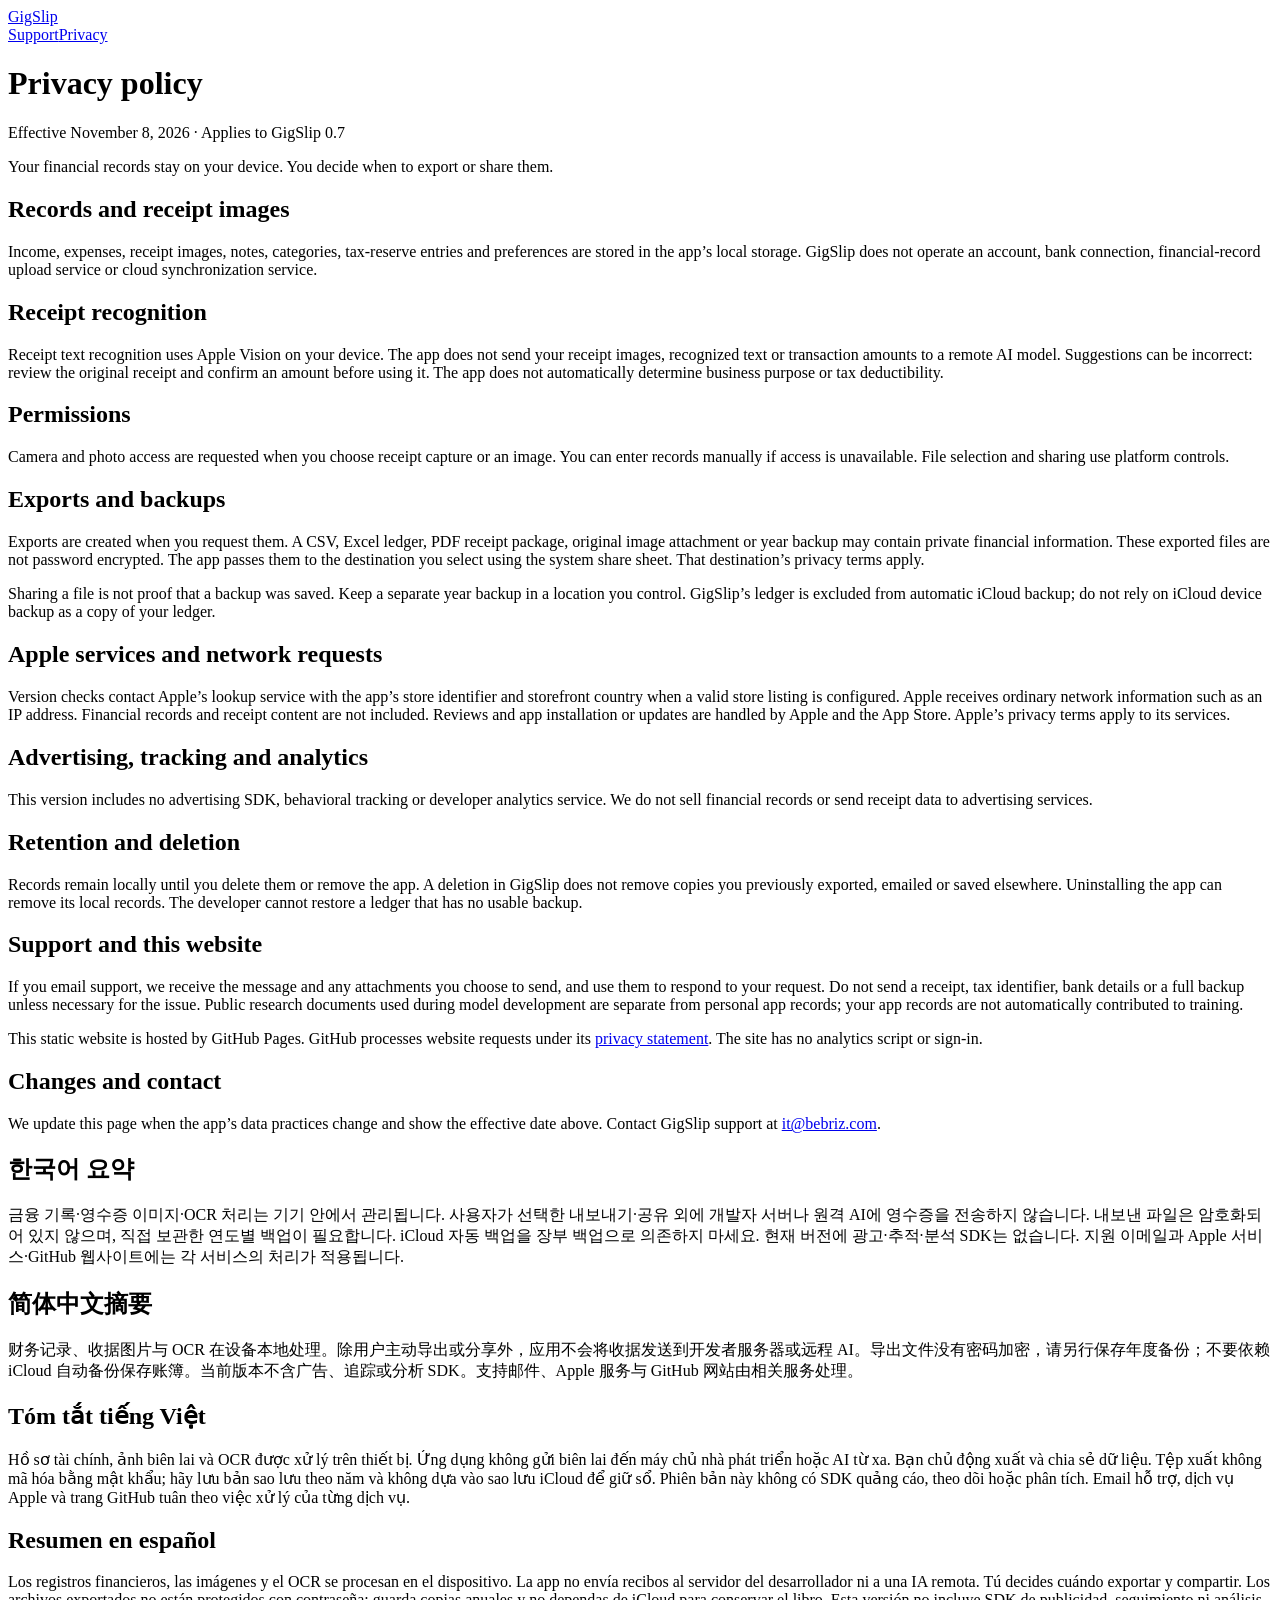
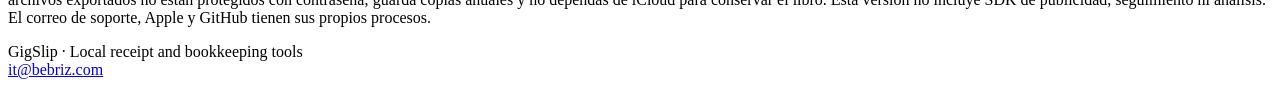
==== privacy/index.html @ 194af045 "Publish GigSlip support and privacy information" ====
<!doctype html><html lang="en"><head><meta charset="utf-8"><meta name="viewport" content="width=device-width,initial-scale=1"><title>Privacy policy · GigSlip</title><meta name="description" content="How GigSlip stores receipts, handles local OCR, sharing, backups and Apple services."><link rel="stylesheet" href="/gigslip-support/assets/style.css"></head><body><header><img src="/gigslip-support/assets/mark.png" alt=""><a href="/gigslip-support/">GigSlip</a><nav aria-label="Main"><a href="/gigslip-support/support/">Support</a><a href="/gigslip-support/privacy/">Privacy</a></nav></header><main><h1>Privacy policy</h1><p class="meta">Effective November 8, 2026 · Applies to GigSlip 0.7</p><p class="lead">Your financial records stay on your device. You decide when to export or share them.</p>
<h2>Records and receipt images</h2><p>Income, expenses, receipt images, notes, categories, tax-reserve entries and preferences are stored in the app’s local storage. GigSlip does not operate an account, bank connection, financial-record upload service or cloud synchronization service.</p>
<h2>Receipt recognition</h2><p>Receipt text recognition uses Apple Vision on your device. The app does not send your receipt images, recognized text or transaction amounts to a remote AI model. Suggestions can be incorrect: review the original receipt and confirm an amount before using it. The app does not automatically determine business purpose or tax deductibility.</p>
<h2>Permissions</h2><p>Camera and photo access are requested when you choose receipt capture or an image. You can enter records manually if access is unavailable. File selection and sharing use platform controls.</p>
<h2>Exports and backups</h2><p>Exports are created when you request them. A CSV, Excel ledger, PDF receipt package, original image attachment or year backup may contain private financial information. These exported files are not password encrypted. The app passes them to the destination you select using the system share sheet. That destination’s privacy terms apply.</p><p>Sharing a file is not proof that a backup was saved. Keep a separate year backup in a location you control. GigSlip’s ledger is excluded from automatic iCloud backup; do not rely on iCloud device backup as a copy of your ledger.</p>
<h2>Apple services and network requests</h2><p>Version checks contact Apple’s lookup service with the app’s store identifier and storefront country when a valid store listing is configured. Apple receives ordinary network information such as an IP address. Financial records and receipt content are not included. Reviews and app installation or updates are handled by Apple and the App Store. Apple’s privacy terms apply to its services.</p>
<h2>Advertising, tracking and analytics</h2><p>This version includes no advertising SDK, behavioral tracking or developer analytics service. We do not sell financial records or send receipt data to advertising services.</p>
<h2>Retention and deletion</h2><p>Records remain locally until you delete them or remove the app. A deletion in GigSlip does not remove copies you previously exported, emailed or saved elsewhere. Uninstalling the app can remove its local records. The developer cannot restore a ledger that has no usable backup.</p>
<h2>Support and this website</h2><p>If you email support, we receive the message and any attachments you choose to send, and use them to respond to your request. Do not send a receipt, tax identifier, bank details or a full backup unless necessary for the issue. Public research documents used during model development are separate from personal app records; your app records are not automatically contributed to training.</p><p>This static website is hosted by GitHub Pages. GitHub processes website requests under its <a href="https://docs.github.com/en/site-policy/privacy-policies/github-general-privacy-statement">privacy statement</a>. The site has no analytics script or sign-in.</p>
<h2>Changes and contact</h2><p>We update this page when the app’s data practices change and show the effective date above. Contact GigSlip support at <a href="mailto:it@bebriz.com">it@bebriz.com</a>.</p>
<div class="panel"><h2>한국어 요약</h2><p>금융 기록·영수증 이미지·OCR 처리는 기기 안에서 관리됩니다. 사용자가 선택한 내보내기·공유 외에 개발자 서버나 원격 AI에 영수증을 전송하지 않습니다. 내보낸 파일은 암호화되어 있지 않으며, 직접 보관한 연도별 백업이 필요합니다. iCloud 자동 백업을 장부 백업으로 의존하지 마세요. 현재 버전에 광고·추적·분석 SDK는 없습니다. 지원 이메일과 Apple 서비스·GitHub 웹사이트에는 각 서비스의 처리가 적용됩니다.</p><h2>简体中文摘要</h2><p>财务记录、收据图片与 OCR 在设备本地处理。除用户主动导出或分享外，应用不会将收据发送到开发者服务器或远程 AI。导出文件没有密码加密，请另行保存年度备份；不要依赖 iCloud 自动备份保存账簿。当前版本不含广告、追踪或分析 SDK。支持邮件、Apple 服务与 GitHub 网站由相关服务处理。</p><h2>Tóm tắt tiếng Việt</h2><p>Hồ sơ tài chính, ảnh biên lai và OCR được xử lý trên thiết bị. Ứng dụng không gửi biên lai đến máy chủ nhà phát triển hoặc AI từ xa. Bạn chủ động xuất và chia sẻ dữ liệu. Tệp xuất không mã hóa bằng mật khẩu; hãy lưu bản sao lưu theo năm và không dựa vào sao lưu iCloud để giữ sổ. Phiên bản này không có SDK quảng cáo, theo dõi hoặc phân tích. Email hỗ trợ, dịch vụ Apple và trang GitHub tuân theo việc xử lý của từng dịch vụ.</p><h2>Resumen en español</h2><p>Los registros financieros, las imágenes y el OCR se procesan en el dispositivo. La app no envía recibos al servidor del desarrollador ni a una IA remota. Tú decides cuándo exportar y compartir. Los archivos exportados no están protegidos con contraseña; guarda copias anuales y no dependas de iCloud para conservar el libro. Esta versión no incluye SDK de publicidad, seguimiento ni análisis. El correo de soporte, Apple y GitHub tienen sus propios procesos.</p></div></main><footer>GigSlip · Local receipt and bookkeeping tools<br><a href="mailto:it@bebriz.com">it@bebriz.com</a></footer></body></html>
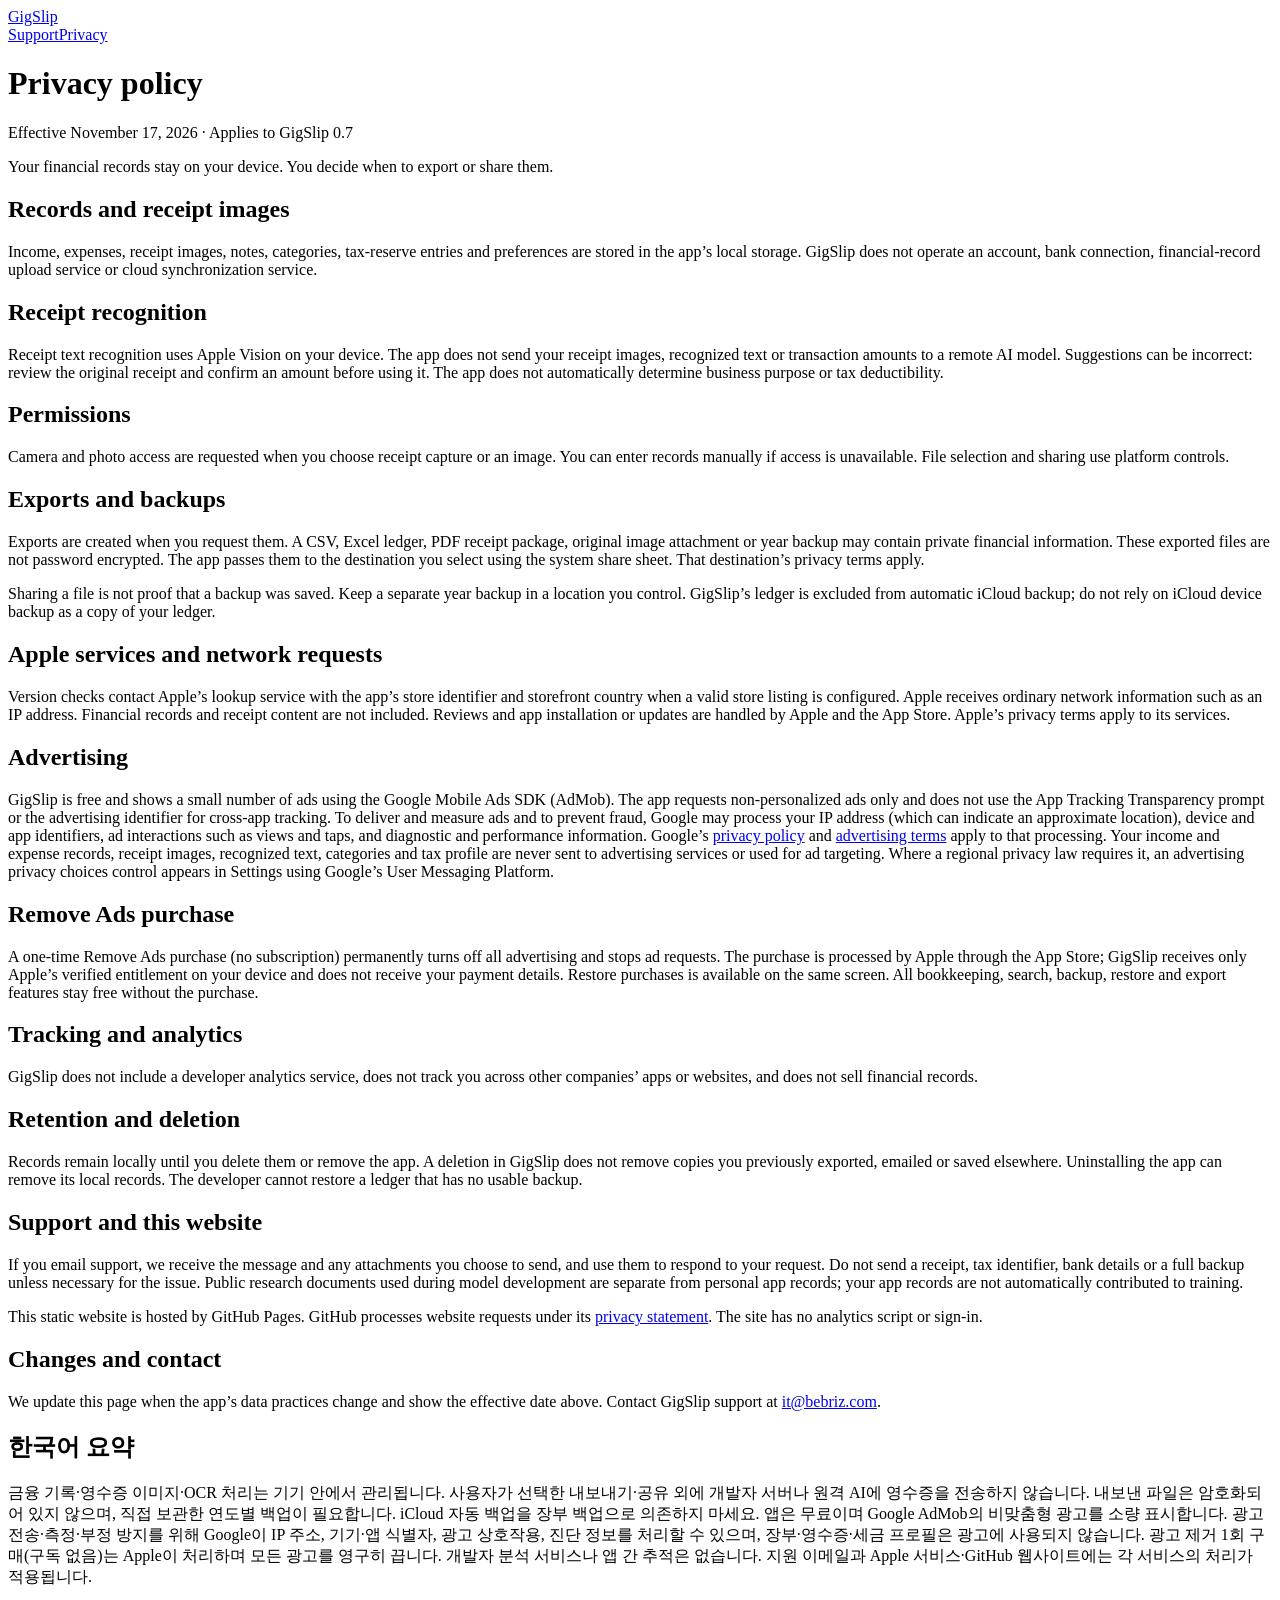
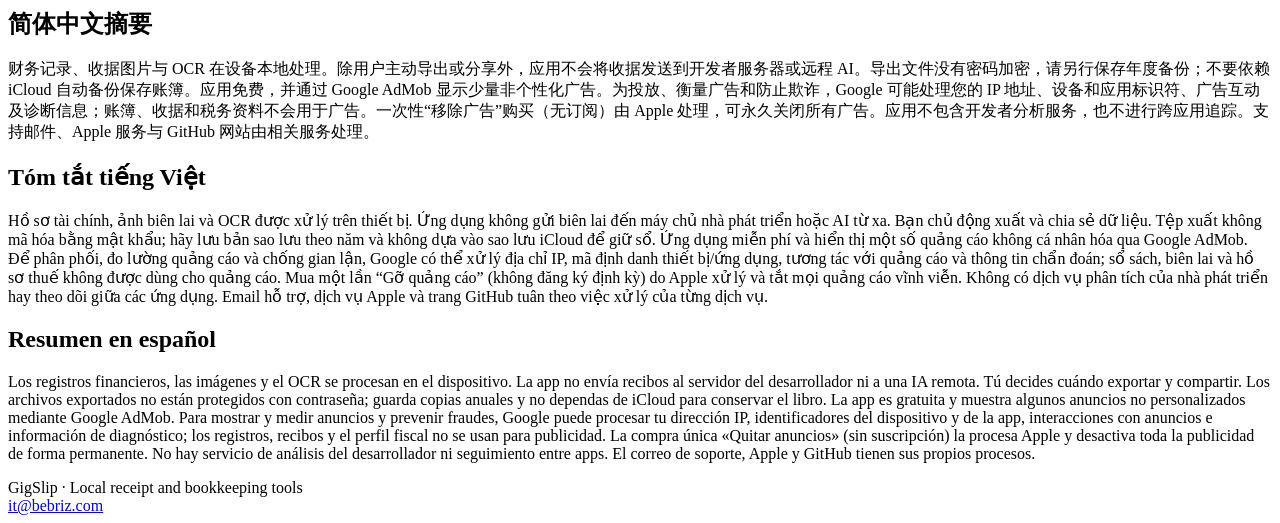
==== commit f338d66b: "Disclose AdMob non-personalized ads and Remove Ads purchase for GigSlip 0.7 build 7 Co-Authored-By: " ====
--- a/privacy/index.html
+++ b/privacy/index.html
@@ -1,11 +1,11 @@
-<!doctype html><html lang="en"><head><meta charset="utf-8"><meta name="viewport" content="width=device-width,initial-scale=1"><title>Privacy policy · GigSlip</title><meta name="description" content="How GigSlip stores receipts, handles local OCR, sharing, backups and Apple services."><link rel="stylesheet" href="/gigslip-support/assets/style.css"></head><body><header><img src="/gigslip-support/assets/mark.png" alt=""><a href="/gigslip-support/">GigSlip</a><nav aria-label="Main"><a href="/gigslip-support/support/">Support</a><a href="/gigslip-support/privacy/">Privacy</a></nav></header><main><h1>Privacy policy</h1><p class="meta">Effective November 8, 2026 · Applies to GigSlip 0.7</p><p class="lead">Your financial records stay on your device. You decide when to export or share them.</p>
+<!doctype html><html lang="en"><head><meta charset="utf-8"><meta name="viewport" content="width=device-width,initial-scale=1"><title>Privacy policy · GigSlip</title><meta name="description" content="How GigSlip stores receipts, handles local OCR, sharing, backups and Apple services."><link rel="stylesheet" href="/gigslip-support/assets/style.css"></head><body><header><img src="/gigslip-support/assets/mark.png" alt=""><a href="/gigslip-support/">GigSlip</a><nav aria-label="Main"><a href="/gigslip-support/support/">Support</a><a href="/gigslip-support/privacy/">Privacy</a></nav></header><main><h1>Privacy policy</h1><p class="meta">Effective November 17, 2026 · Applies to GigSlip 0.7</p><p class="lead">Your financial records stay on your device. You decide when to export or share them.</p>
 <h2>Records and receipt images</h2><p>Income, expenses, receipt images, notes, categories, tax-reserve entries and preferences are stored in the app’s local storage. GigSlip does not operate an account, bank connection, financial-record upload service or cloud synchronization service.</p>
 <h2>Receipt recognition</h2><p>Receipt text recognition uses Apple Vision on your device. The app does not send your receipt images, recognized text or transaction amounts to a remote AI model. Suggestions can be incorrect: review the original receipt and confirm an amount before using it. The app does not automatically determine business purpose or tax deductibility.</p>
 <h2>Permissions</h2><p>Camera and photo access are requested when you choose receipt capture or an image. You can enter records manually if access is unavailable. File selection and sharing use platform controls.</p>
 <h2>Exports and backups</h2><p>Exports are created when you request them. A CSV, Excel ledger, PDF receipt package, original image attachment or year backup may contain private financial information. These exported files are not password encrypted. The app passes them to the destination you select using the system share sheet. That destination’s privacy terms apply.</p><p>Sharing a file is not proof that a backup was saved. Keep a separate year backup in a location you control. GigSlip’s ledger is excluded from automatic iCloud backup; do not rely on iCloud device backup as a copy of your ledger.</p>
 <h2>Apple services and network requests</h2><p>Version checks contact Apple’s lookup service with the app’s store identifier and storefront country when a valid store listing is configured. Apple receives ordinary network information such as an IP address. Financial records and receipt content are not included. Reviews and app installation or updates are handled by Apple and the App Store. Apple’s privacy terms apply to its services.</p>
-<h2>Advertising, tracking and analytics</h2><p>This version includes no advertising SDK, behavioral tracking or developer analytics service. We do not sell financial records or send receipt data to advertising services.</p>
+<h2>Advertising</h2><p>GigSlip is free and shows a small number of ads using the Google Mobile Ads SDK (AdMob). The app requests non-personalized ads only and does not use the App Tracking Transparency prompt or the advertising identifier for cross-app tracking. To deliver and measure ads and to prevent fraud, Google may process your IP address (which can indicate an approximate location), device and app identifiers, ad interactions such as views and taps, and diagnostic and performance information. Google’s <a href="https://policies.google.com/privacy">privacy policy</a> and <a href="https://policies.google.com/technologies/ads">advertising terms</a> apply to that processing. Your income and expense records, receipt images, recognized text, categories and tax profile are never sent to advertising services or used for ad targeting. Where a regional privacy law requires it, an advertising privacy choices control appears in Settings using Google’s User Messaging Platform.</p><h2>Remove Ads purchase</h2><p>A one-time Remove Ads purchase (no subscription) permanently turns off all advertising and stops ad requests. The purchase is processed by Apple through the App Store; GigSlip receives only Apple’s verified entitlement on your device and does not receive your payment details. Restore purchases is available on the same screen. All bookkeeping, search, backup, restore and export features stay free without the purchase.</p><h2>Tracking and analytics</h2><p>GigSlip does not include a developer analytics service, does not track you across other companies’ apps or websites, and does not sell financial records.</p>
 <h2>Retention and deletion</h2><p>Records remain locally until you delete them or remove the app. A deletion in GigSlip does not remove copies you previously exported, emailed or saved elsewhere. Uninstalling the app can remove its local records. The developer cannot restore a ledger that has no usable backup.</p>
 <h2>Support and this website</h2><p>If you email support, we receive the message and any attachments you choose to send, and use them to respond to your request. Do not send a receipt, tax identifier, bank details or a full backup unless necessary for the issue. Public research documents used during model development are separate from personal app records; your app records are not automatically contributed to training.</p><p>This static website is hosted by GitHub Pages. GitHub processes website requests under its <a href="https://docs.github.com/en/site-policy/privacy-policies/github-general-privacy-statement">privacy statement</a>. The site has no analytics script or sign-in.</p>
 <h2>Changes and contact</h2><p>We update this page when the app’s data practices change and show the effective date above. Contact GigSlip support at <a href="mailto:it@bebriz.com">it@bebriz.com</a>.</p>
-<div class="panel"><h2>한국어 요약</h2><p>금융 기록·영수증 이미지·OCR 처리는 기기 안에서 관리됩니다. 사용자가 선택한 내보내기·공유 외에 개발자 서버나 원격 AI에 영수증을 전송하지 않습니다. 내보낸 파일은 암호화되어 있지 않으며, 직접 보관한 연도별 백업이 필요합니다. iCloud 자동 백업을 장부 백업으로 의존하지 마세요. 현재 버전에 광고·추적·분석 SDK는 없습니다. 지원 이메일과 Apple 서비스·GitHub 웹사이트에는 각 서비스의 처리가 적용됩니다.</p><h2>简体中文摘要</h2><p>财务记录、收据图片与 OCR 在设备本地处理。除用户主动导出或分享外，应用不会将收据发送到开发者服务器或远程 AI。导出文件没有密码加密，请另行保存年度备份；不要依赖 iCloud 自动备份保存账簿。当前版本不含广告、追踪或分析 SDK。支持邮件、Apple 服务与 GitHub 网站由相关服务处理。</p><h2>Tóm tắt tiếng Việt</h2><p>Hồ sơ tài chính, ảnh biên lai và OCR được xử lý trên thiết bị. Ứng dụng không gửi biên lai đến máy chủ nhà phát triển hoặc AI từ xa. Bạn chủ động xuất và chia sẻ dữ liệu. Tệp xuất không mã hóa bằng mật khẩu; hãy lưu bản sao lưu theo năm và không dựa vào sao lưu iCloud để giữ sổ. Phiên bản này không có SDK quảng cáo, theo dõi hoặc phân tích. Email hỗ trợ, dịch vụ Apple và trang GitHub tuân theo việc xử lý của từng dịch vụ.</p><h2>Resumen en español</h2><p>Los registros financieros, las imágenes y el OCR se procesan en el dispositivo. La app no envía recibos al servidor del desarrollador ni a una IA remota. Tú decides cuándo exportar y compartir. Los archivos exportados no están protegidos con contraseña; guarda copias anuales y no dependas de iCloud para conservar el libro. Esta versión no incluye SDK de publicidad, seguimiento ni análisis. El correo de soporte, Apple y GitHub tienen sus propios procesos.</p></div></main><footer>GigSlip · Local receipt and bookkeeping tools<br><a href="mailto:it@bebriz.com">it@bebriz.com</a></footer></body></html>+<div class="panel"><h2>한국어 요약</h2><p>금융 기록·영수증 이미지·OCR 처리는 기기 안에서 관리됩니다. 사용자가 선택한 내보내기·공유 외에 개발자 서버나 원격 AI에 영수증을 전송하지 않습니다. 내보낸 파일은 암호화되어 있지 않으며, 직접 보관한 연도별 백업이 필요합니다. iCloud 자동 백업을 장부 백업으로 의존하지 마세요. 앱은 무료이며 Google AdMob의 비맞춤형 광고를 소량 표시합니다. 광고 전송·측정·부정 방지를 위해 Google이 IP 주소, 기기·앱 식별자, 광고 상호작용, 진단 정보를 처리할 수 있으며, 장부·영수증·세금 프로필은 광고에 사용되지 않습니다. 광고 제거 1회 구매(구독 없음)는 Apple이 처리하며 모든 광고를 영구히 끕니다. 개발자 분석 서비스나 앱 간 추적은 없습니다. 지원 이메일과 Apple 서비스·GitHub 웹사이트에는 각 서비스의 처리가 적용됩니다.</p><h2>简体中文摘要</h2><p>财务记录、收据图片与 OCR 在设备本地处理。除用户主动导出或分享外，应用不会将收据发送到开发者服务器或远程 AI。导出文件没有密码加密，请另行保存年度备份；不要依赖 iCloud 自动备份保存账簿。应用免费，并通过 Google AdMob 显示少量非个性化广告。为投放、衡量广告和防止欺诈，Google 可能处理您的 IP 地址、设备和应用标识符、广告互动及诊断信息；账簿、收据和税务资料不会用于广告。一次性“移除广告”购买（无订阅）由 Apple 处理，可永久关闭所有广告。应用不包含开发者分析服务，也不进行跨应用追踪。支持邮件、Apple 服务与 GitHub 网站由相关服务处理。</p><h2>Tóm tắt tiếng Việt</h2><p>Hồ sơ tài chính, ảnh biên lai và OCR được xử lý trên thiết bị. Ứng dụng không gửi biên lai đến máy chủ nhà phát triển hoặc AI từ xa. Bạn chủ động xuất và chia sẻ dữ liệu. Tệp xuất không mã hóa bằng mật khẩu; hãy lưu bản sao lưu theo năm và không dựa vào sao lưu iCloud để giữ sổ. Ứng dụng miễn phí và hiển thị một số quảng cáo không cá nhân hóa qua Google AdMob. Để phân phối, đo lường quảng cáo và chống gian lận, Google có thể xử lý địa chỉ IP, mã định danh thiết bị/ứng dụng, tương tác với quảng cáo và thông tin chẩn đoán; sổ sách, biên lai và hồ sơ thuế không được dùng cho quảng cáo. Mua một lần “Gỡ quảng cáo” (không đăng ký định kỳ) do Apple xử lý và tắt mọi quảng cáo vĩnh viễn. Không có dịch vụ phân tích của nhà phát triển hay theo dõi giữa các ứng dụng. Email hỗ trợ, dịch vụ Apple và trang GitHub tuân theo việc xử lý của từng dịch vụ.</p><h2>Resumen en español</h2><p>Los registros financieros, las imágenes y el OCR se procesan en el dispositivo. La app no envía recibos al servidor del desarrollador ni a una IA remota. Tú decides cuándo exportar y compartir. Los archivos exportados no están protegidos con contraseña; guarda copias anuales y no dependas de iCloud para conservar el libro. La app es gratuita y muestra algunos anuncios no personalizados mediante Google AdMob. Para mostrar y medir anuncios y prevenir fraudes, Google puede procesar tu dirección IP, identificadores del dispositivo y de la app, interacciones con anuncios e información de diagnóstico; los registros, recibos y el perfil fiscal no se usan para publicidad. La compra única «Quitar anuncios» (sin suscripción) la procesa Apple y desactiva toda la publicidad de forma permanente. No hay servicio de análisis del desarrollador ni seguimiento entre apps. El correo de soporte, Apple y GitHub tienen sus propios procesos.</p></div></main><footer>GigSlip · Local receipt and bookkeeping tools<br><a href="mailto:it@bebriz.com">it@bebriz.com</a></footer></body></html>
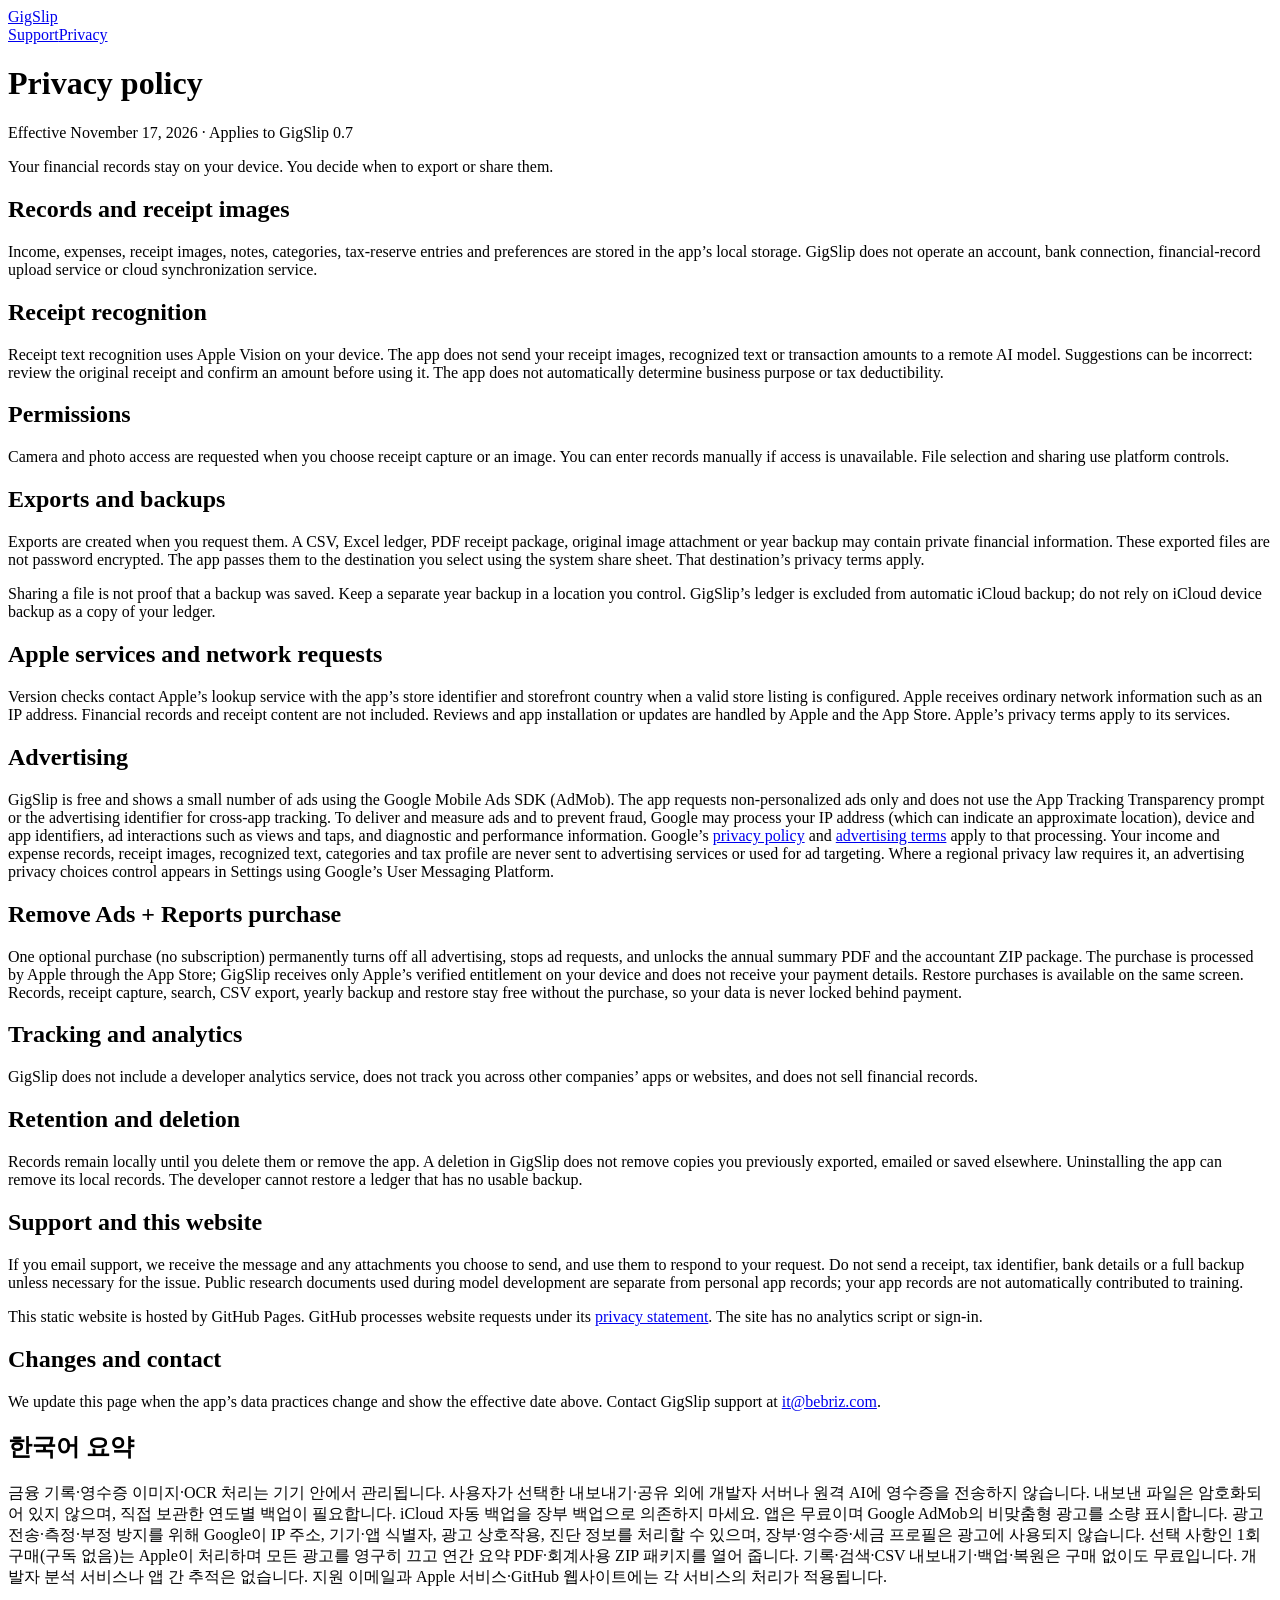
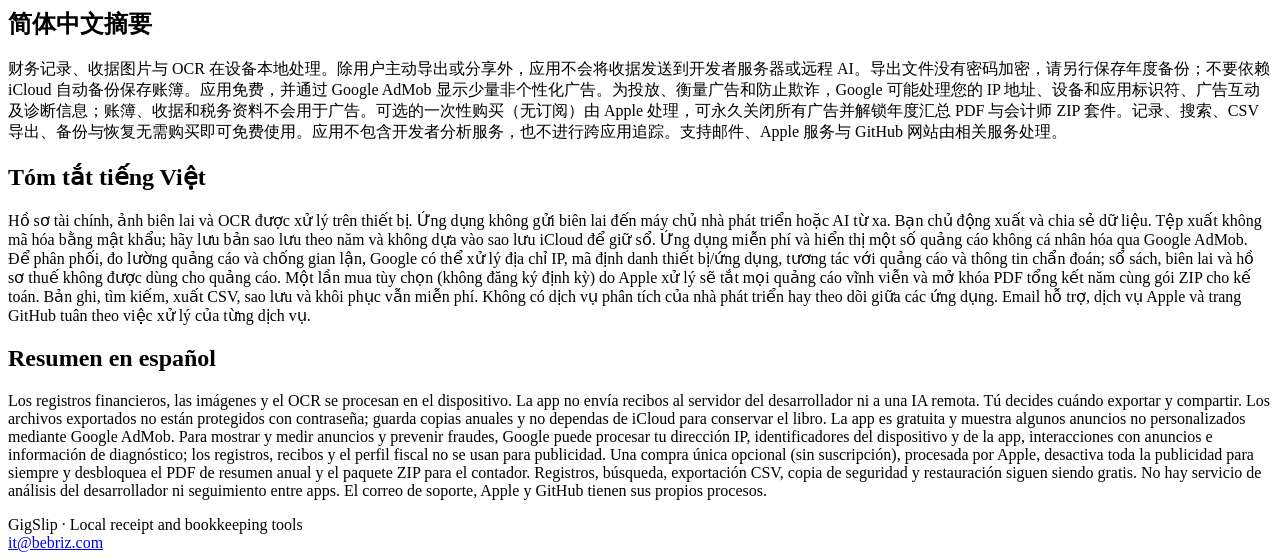
==== commit 5066d4ef: "Describe Remove Ads + Reports purchase scope; data export paths stay free Co-Authored-By: Claude Fab" ====
--- a/privacy/index.html
+++ b/privacy/index.html
@@ -4,8 +4,8 @@
 <h2>Permissions</h2><p>Camera and photo access are requested when you choose receipt capture or an image. You can enter records manually if access is unavailable. File selection and sharing use platform controls.</p>
 <h2>Exports and backups</h2><p>Exports are created when you request them. A CSV, Excel ledger, PDF receipt package, original image attachment or year backup may contain private financial information. These exported files are not password encrypted. The app passes them to the destination you select using the system share sheet. That destination’s privacy terms apply.</p><p>Sharing a file is not proof that a backup was saved. Keep a separate year backup in a location you control. GigSlip’s ledger is excluded from automatic iCloud backup; do not rely on iCloud device backup as a copy of your ledger.</p>
 <h2>Apple services and network requests</h2><p>Version checks contact Apple’s lookup service with the app’s store identifier and storefront country when a valid store listing is configured. Apple receives ordinary network information such as an IP address. Financial records and receipt content are not included. Reviews and app installation or updates are handled by Apple and the App Store. Apple’s privacy terms apply to its services.</p>
-<h2>Advertising</h2><p>GigSlip is free and shows a small number of ads using the Google Mobile Ads SDK (AdMob). The app requests non-personalized ads only and does not use the App Tracking Transparency prompt or the advertising identifier for cross-app tracking. To deliver and measure ads and to prevent fraud, Google may process your IP address (which can indicate an approximate location), device and app identifiers, ad interactions such as views and taps, and diagnostic and performance information. Google’s <a href="https://policies.google.com/privacy">privacy policy</a> and <a href="https://policies.google.com/technologies/ads">advertising terms</a> apply to that processing. Your income and expense records, receipt images, recognized text, categories and tax profile are never sent to advertising services or used for ad targeting. Where a regional privacy law requires it, an advertising privacy choices control appears in Settings using Google’s User Messaging Platform.</p><h2>Remove Ads purchase</h2><p>A one-time Remove Ads purchase (no subscription) permanently turns off all advertising and stops ad requests. The purchase is processed by Apple through the App Store; GigSlip receives only Apple’s verified entitlement on your device and does not receive your payment details. Restore purchases is available on the same screen. All bookkeeping, search, backup, restore and export features stay free without the purchase.</p><h2>Tracking and analytics</h2><p>GigSlip does not include a developer analytics service, does not track you across other companies’ apps or websites, and does not sell financial records.</p>
+<h2>Advertising</h2><p>GigSlip is free and shows a small number of ads using the Google Mobile Ads SDK (AdMob). The app requests non-personalized ads only and does not use the App Tracking Transparency prompt or the advertising identifier for cross-app tracking. To deliver and measure ads and to prevent fraud, Google may process your IP address (which can indicate an approximate location), device and app identifiers, ad interactions such as views and taps, and diagnostic and performance information. Google’s <a href="https://policies.google.com/privacy">privacy policy</a> and <a href="https://policies.google.com/technologies/ads">advertising terms</a> apply to that processing. Your income and expense records, receipt images, recognized text, categories and tax profile are never sent to advertising services or used for ad targeting. Where a regional privacy law requires it, an advertising privacy choices control appears in Settings using Google’s User Messaging Platform.</p><h2>Remove Ads + Reports purchase</h2><p>One optional purchase (no subscription) permanently turns off all advertising, stops ad requests, and unlocks the annual summary PDF and the accountant ZIP package. The purchase is processed by Apple through the App Store; GigSlip receives only Apple’s verified entitlement on your device and does not receive your payment details. Restore purchases is available on the same screen. Records, receipt capture, search, CSV export, yearly backup and restore stay free without the purchase, so your data is never locked behind payment.</p><h2>Tracking and analytics</h2><p>GigSlip does not include a developer analytics service, does not track you across other companies’ apps or websites, and does not sell financial records.</p>
 <h2>Retention and deletion</h2><p>Records remain locally until you delete them or remove the app. A deletion in GigSlip does not remove copies you previously exported, emailed or saved elsewhere. Uninstalling the app can remove its local records. The developer cannot restore a ledger that has no usable backup.</p>
 <h2>Support and this website</h2><p>If you email support, we receive the message and any attachments you choose to send, and use them to respond to your request. Do not send a receipt, tax identifier, bank details or a full backup unless necessary for the issue. Public research documents used during model development are separate from personal app records; your app records are not automatically contributed to training.</p><p>This static website is hosted by GitHub Pages. GitHub processes website requests under its <a href="https://docs.github.com/en/site-policy/privacy-policies/github-general-privacy-statement">privacy statement</a>. The site has no analytics script or sign-in.</p>
 <h2>Changes and contact</h2><p>We update this page when the app’s data practices change and show the effective date above. Contact GigSlip support at <a href="mailto:it@bebriz.com">it@bebriz.com</a>.</p>
-<div class="panel"><h2>한국어 요약</h2><p>금융 기록·영수증 이미지·OCR 처리는 기기 안에서 관리됩니다. 사용자가 선택한 내보내기·공유 외에 개발자 서버나 원격 AI에 영수증을 전송하지 않습니다. 내보낸 파일은 암호화되어 있지 않으며, 직접 보관한 연도별 백업이 필요합니다. iCloud 자동 백업을 장부 백업으로 의존하지 마세요. 앱은 무료이며 Google AdMob의 비맞춤형 광고를 소량 표시합니다. 광고 전송·측정·부정 방지를 위해 Google이 IP 주소, 기기·앱 식별자, 광고 상호작용, 진단 정보를 처리할 수 있으며, 장부·영수증·세금 프로필은 광고에 사용되지 않습니다. 광고 제거 1회 구매(구독 없음)는 Apple이 처리하며 모든 광고를 영구히 끕니다. 개발자 분석 서비스나 앱 간 추적은 없습니다. 지원 이메일과 Apple 서비스·GitHub 웹사이트에는 각 서비스의 처리가 적용됩니다.</p><h2>简体中文摘要</h2><p>财务记录、收据图片与 OCR 在设备本地处理。除用户主动导出或分享外，应用不会将收据发送到开发者服务器或远程 AI。导出文件没有密码加密，请另行保存年度备份；不要依赖 iCloud 自动备份保存账簿。应用免费，并通过 Google AdMob 显示少量非个性化广告。为投放、衡量广告和防止欺诈，Google 可能处理您的 IP 地址、设备和应用标识符、广告互动及诊断信息；账簿、收据和税务资料不会用于广告。一次性“移除广告”购买（无订阅）由 Apple 处理，可永久关闭所有广告。应用不包含开发者分析服务，也不进行跨应用追踪。支持邮件、Apple 服务与 GitHub 网站由相关服务处理。</p><h2>Tóm tắt tiếng Việt</h2><p>Hồ sơ tài chính, ảnh biên lai và OCR được xử lý trên thiết bị. Ứng dụng không gửi biên lai đến máy chủ nhà phát triển hoặc AI từ xa. Bạn chủ động xuất và chia sẻ dữ liệu. Tệp xuất không mã hóa bằng mật khẩu; hãy lưu bản sao lưu theo năm và không dựa vào sao lưu iCloud để giữ sổ. Ứng dụng miễn phí và hiển thị một số quảng cáo không cá nhân hóa qua Google AdMob. Để phân phối, đo lường quảng cáo và chống gian lận, Google có thể xử lý địa chỉ IP, mã định danh thiết bị/ứng dụng, tương tác với quảng cáo và thông tin chẩn đoán; sổ sách, biên lai và hồ sơ thuế không được dùng cho quảng cáo. Mua một lần “Gỡ quảng cáo” (không đăng ký định kỳ) do Apple xử lý và tắt mọi quảng cáo vĩnh viễn. Không có dịch vụ phân tích của nhà phát triển hay theo dõi giữa các ứng dụng. Email hỗ trợ, dịch vụ Apple và trang GitHub tuân theo việc xử lý của từng dịch vụ.</p><h2>Resumen en español</h2><p>Los registros financieros, las imágenes y el OCR se procesan en el dispositivo. La app no envía recibos al servidor del desarrollador ni a una IA remota. Tú decides cuándo exportar y compartir. Los archivos exportados no están protegidos con contraseña; guarda copias anuales y no dependas de iCloud para conservar el libro. La app es gratuita y muestra algunos anuncios no personalizados mediante Google AdMob. Para mostrar y medir anuncios y prevenir fraudes, Google puede procesar tu dirección IP, identificadores del dispositivo y de la app, interacciones con anuncios e información de diagnóstico; los registros, recibos y el perfil fiscal no se usan para publicidad. La compra única «Quitar anuncios» (sin suscripción) la procesa Apple y desactiva toda la publicidad de forma permanente. No hay servicio de análisis del desarrollador ni seguimiento entre apps. El correo de soporte, Apple y GitHub tienen sus propios procesos.</p></div></main><footer>GigSlip · Local receipt and bookkeeping tools<br><a href="mailto:it@bebriz.com">it@bebriz.com</a></footer></body></html>+<div class="panel"><h2>한국어 요약</h2><p>금융 기록·영수증 이미지·OCR 처리는 기기 안에서 관리됩니다. 사용자가 선택한 내보내기·공유 외에 개발자 서버나 원격 AI에 영수증을 전송하지 않습니다. 내보낸 파일은 암호화되어 있지 않으며, 직접 보관한 연도별 백업이 필요합니다. iCloud 자동 백업을 장부 백업으로 의존하지 마세요. 앱은 무료이며 Google AdMob의 비맞춤형 광고를 소량 표시합니다. 광고 전송·측정·부정 방지를 위해 Google이 IP 주소, 기기·앱 식별자, 광고 상호작용, 진단 정보를 처리할 수 있으며, 장부·영수증·세금 프로필은 광고에 사용되지 않습니다. 선택 사항인 1회 구매(구독 없음)는 Apple이 처리하며 모든 광고를 영구히 끄고 연간 요약 PDF·회계사용 ZIP 패키지를 열어 줍니다. 기록·검색·CSV 내보내기·백업·복원은 구매 없이도 무료입니다. 개발자 분석 서비스나 앱 간 추적은 없습니다. 지원 이메일과 Apple 서비스·GitHub 웹사이트에는 각 서비스의 처리가 적용됩니다.</p><h2>简体中文摘要</h2><p>财务记录、收据图片与 OCR 在设备本地处理。除用户主动导出或分享外，应用不会将收据发送到开发者服务器或远程 AI。导出文件没有密码加密，请另行保存年度备份；不要依赖 iCloud 自动备份保存账簿。应用免费，并通过 Google AdMob 显示少量非个性化广告。为投放、衡量广告和防止欺诈，Google 可能处理您的 IP 地址、设备和应用标识符、广告互动及诊断信息；账簿、收据和税务资料不会用于广告。可选的一次性购买（无订阅）由 Apple 处理，可永久关闭所有广告并解锁年度汇总 PDF 与会计师 ZIP 套件。记录、搜索、CSV 导出、备份与恢复无需购买即可免费使用。应用不包含开发者分析服务，也不进行跨应用追踪。支持邮件、Apple 服务与 GitHub 网站由相关服务处理。</p><h2>Tóm tắt tiếng Việt</h2><p>Hồ sơ tài chính, ảnh biên lai và OCR được xử lý trên thiết bị. Ứng dụng không gửi biên lai đến máy chủ nhà phát triển hoặc AI từ xa. Bạn chủ động xuất và chia sẻ dữ liệu. Tệp xuất không mã hóa bằng mật khẩu; hãy lưu bản sao lưu theo năm và không dựa vào sao lưu iCloud để giữ sổ. Ứng dụng miễn phí và hiển thị một số quảng cáo không cá nhân hóa qua Google AdMob. Để phân phối, đo lường quảng cáo và chống gian lận, Google có thể xử lý địa chỉ IP, mã định danh thiết bị/ứng dụng, tương tác với quảng cáo và thông tin chẩn đoán; sổ sách, biên lai và hồ sơ thuế không được dùng cho quảng cáo. Một lần mua tùy chọn (không đăng ký định kỳ) do Apple xử lý sẽ tắt mọi quảng cáo vĩnh viễn và mở khóa PDF tổng kết năm cùng gói ZIP cho kế toán. Bản ghi, tìm kiếm, xuất CSV, sao lưu và khôi phục vẫn miễn phí. Không có dịch vụ phân tích của nhà phát triển hay theo dõi giữa các ứng dụng. Email hỗ trợ, dịch vụ Apple và trang GitHub tuân theo việc xử lý của từng dịch vụ.</p><h2>Resumen en español</h2><p>Los registros financieros, las imágenes y el OCR se procesan en el dispositivo. La app no envía recibos al servidor del desarrollador ni a una IA remota. Tú decides cuándo exportar y compartir. Los archivos exportados no están protegidos con contraseña; guarda copias anuales y no dependas de iCloud para conservar el libro. La app es gratuita y muestra algunos anuncios no personalizados mediante Google AdMob. Para mostrar y medir anuncios y prevenir fraudes, Google puede procesar tu dirección IP, identificadores del dispositivo y de la app, interacciones con anuncios e información de diagnóstico; los registros, recibos y el perfil fiscal no se usan para publicidad. Una compra única opcional (sin suscripción), procesada por Apple, desactiva toda la publicidad para siempre y desbloquea el PDF de resumen anual y el paquete ZIP para el contador. Registros, búsqueda, exportación CSV, copia de seguridad y restauración siguen siendo gratis. No hay servicio de análisis del desarrollador ni seguimiento entre apps. El correo de soporte, Apple y GitHub tienen sus propios procesos.</p></div></main><footer>GigSlip · Local receipt and bookkeeping tools<br><a href="mailto:it@bebriz.com">it@bebriz.com</a></footer></body></html>
